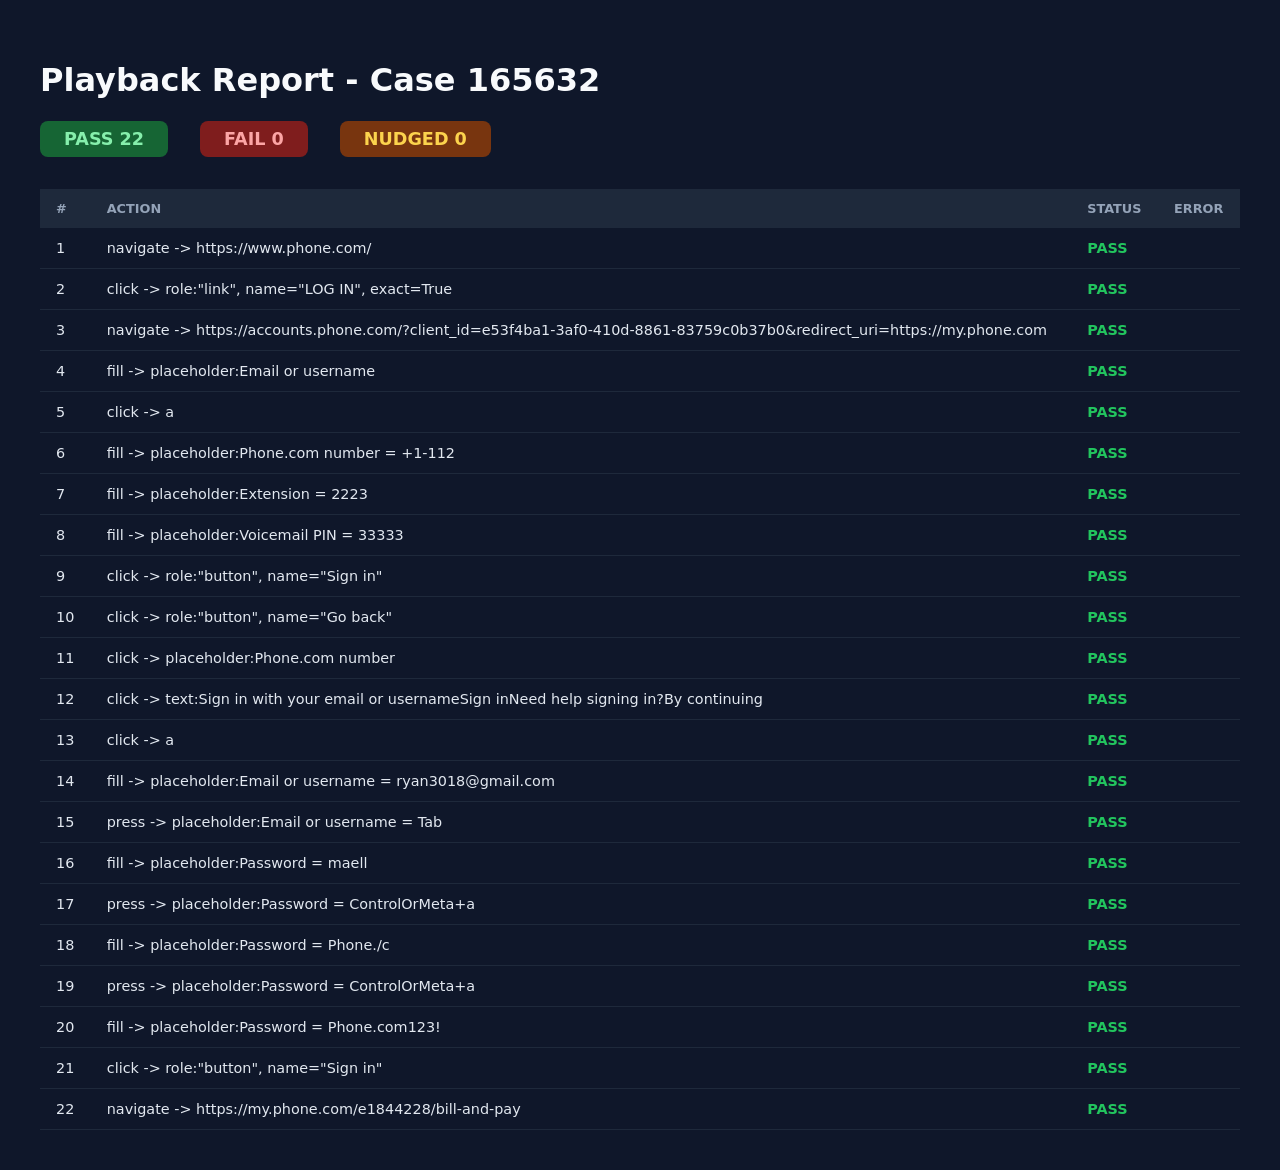
==== recordings/case_165632_report.html @ c2ffc94a "Completion of Playwright Demo - Got a little demo available for Playwright so now we can visually se" ====
<!DOCTYPE html><html><head><title>Playback Report - Case 165632</title>
<style>body{font-family:system-ui,sans-serif;background:#0f172a;color:#e2e8f0;padding:2rem}
h1{color:#f8fafc}.summary{display:flex;gap:2rem;margin:1rem 0 2rem}
.badge{padding:.5rem 1.5rem;border-radius:8px;font-weight:700;font-size:1.1rem}
.pass{background:#166534;color:#86efac}.fail{background:#7f1d1d;color:#fca5a5}
.nudge{background:#78350f;color:#fcd34d}table{width:100%;border-collapse:collapse}
th{background:#1e293b;padding:.75rem 1rem;text-align:left;color:#94a3b8;font-size:.8rem;text-transform:uppercase}
td{padding:.75rem 1rem;border-bottom:1px solid #1e293b;font-size:.9rem}</style></head>
<body><h1>Playback Report - Case 165632</h1>
<div class="summary"><span class="badge pass">PASS 22</span>
<span class="badge fail">FAIL 0</span>
<span class="badge nudge">NUDGED 0</span></div>
<table><thead><tr><th>#</th><th>Action</th><th>Status</th><th>Error</th></tr></thead>
<tbody><tr><td>1</td><td>navigate -> https://www.phone.com/</td><td style='color:#22c55e;font-weight:600'>PASS</td><td style='color:#ef4444'></td></tr><tr><td>2</td><td>click -> role:"link", name="LOG IN", exact=True</td><td style='color:#22c55e;font-weight:600'>PASS</td><td style='color:#ef4444'></td></tr><tr><td>3</td><td>navigate -> https://accounts.phone.com/?client_id=e53f4ba1-3af0-410d-8861-83759c0b37b0&redirect_uri=https://my.phone.com</td><td style='color:#22c55e;font-weight:600'>PASS</td><td style='color:#ef4444'></td></tr><tr><td>4</td><td>fill -> placeholder:Email or username</td><td style='color:#22c55e;font-weight:600'>PASS</td><td style='color:#ef4444'></td></tr><tr><td>5</td><td>click -> a</td><td style='color:#22c55e;font-weight:600'>PASS</td><td style='color:#ef4444'></td></tr><tr><td>6</td><td>fill -> placeholder:Phone.com number = +1-112</td><td style='color:#22c55e;font-weight:600'>PASS</td><td style='color:#ef4444'></td></tr><tr><td>7</td><td>fill -> placeholder:Extension = 2223</td><td style='color:#22c55e;font-weight:600'>PASS</td><td style='color:#ef4444'></td></tr><tr><td>8</td><td>fill -> placeholder:Voicemail PIN = 33333</td><td style='color:#22c55e;font-weight:600'>PASS</td><td style='color:#ef4444'></td></tr><tr><td>9</td><td>click -> role:"button", name="Sign in"</td><td style='color:#22c55e;font-weight:600'>PASS</td><td style='color:#ef4444'></td></tr><tr><td>10</td><td>click -> role:"button", name="Go back"</td><td style='color:#22c55e;font-weight:600'>PASS</td><td style='color:#ef4444'></td></tr><tr><td>11</td><td>click -> placeholder:Phone.com number</td><td style='color:#22c55e;font-weight:600'>PASS</td><td style='color:#ef4444'></td></tr><tr><td>12</td><td>click -> text:Sign in with your email or usernameSign inNeed help signing in?By continuing</td><td style='color:#22c55e;font-weight:600'>PASS</td><td style='color:#ef4444'></td></tr><tr><td>13</td><td>click -> a</td><td style='color:#22c55e;font-weight:600'>PASS</td><td style='color:#ef4444'></td></tr><tr><td>14</td><td>fill -> placeholder:Email or username = ryan3018@gmail.com</td><td style='color:#22c55e;font-weight:600'>PASS</td><td style='color:#ef4444'></td></tr><tr><td>15</td><td>press -> placeholder:Email or username = Tab</td><td style='color:#22c55e;font-weight:600'>PASS</td><td style='color:#ef4444'></td></tr><tr><td>16</td><td>fill -> placeholder:Password = maell</td><td style='color:#22c55e;font-weight:600'>PASS</td><td style='color:#ef4444'></td></tr><tr><td>17</td><td>press -> placeholder:Password = ControlOrMeta+a</td><td style='color:#22c55e;font-weight:600'>PASS</td><td style='color:#ef4444'></td></tr><tr><td>18</td><td>fill -> placeholder:Password = Phone./c</td><td style='color:#22c55e;font-weight:600'>PASS</td><td style='color:#ef4444'></td></tr><tr><td>19</td><td>press -> placeholder:Password = ControlOrMeta+a</td><td style='color:#22c55e;font-weight:600'>PASS</td><td style='color:#ef4444'></td></tr><tr><td>20</td><td>fill -> placeholder:Password = Phone.com123!</td><td style='color:#22c55e;font-weight:600'>PASS</td><td style='color:#ef4444'></td></tr><tr><td>21</td><td>click -> role:"button", name="Sign in"</td><td style='color:#22c55e;font-weight:600'>PASS</td><td style='color:#ef4444'></td></tr><tr><td>22</td><td>navigate -> https://my.phone.com/e1844228/bill-and-pay</td><td style='color:#22c55e;font-weight:600'>PASS</td><td style='color:#ef4444'></td></tr></tbody></table></body></html>
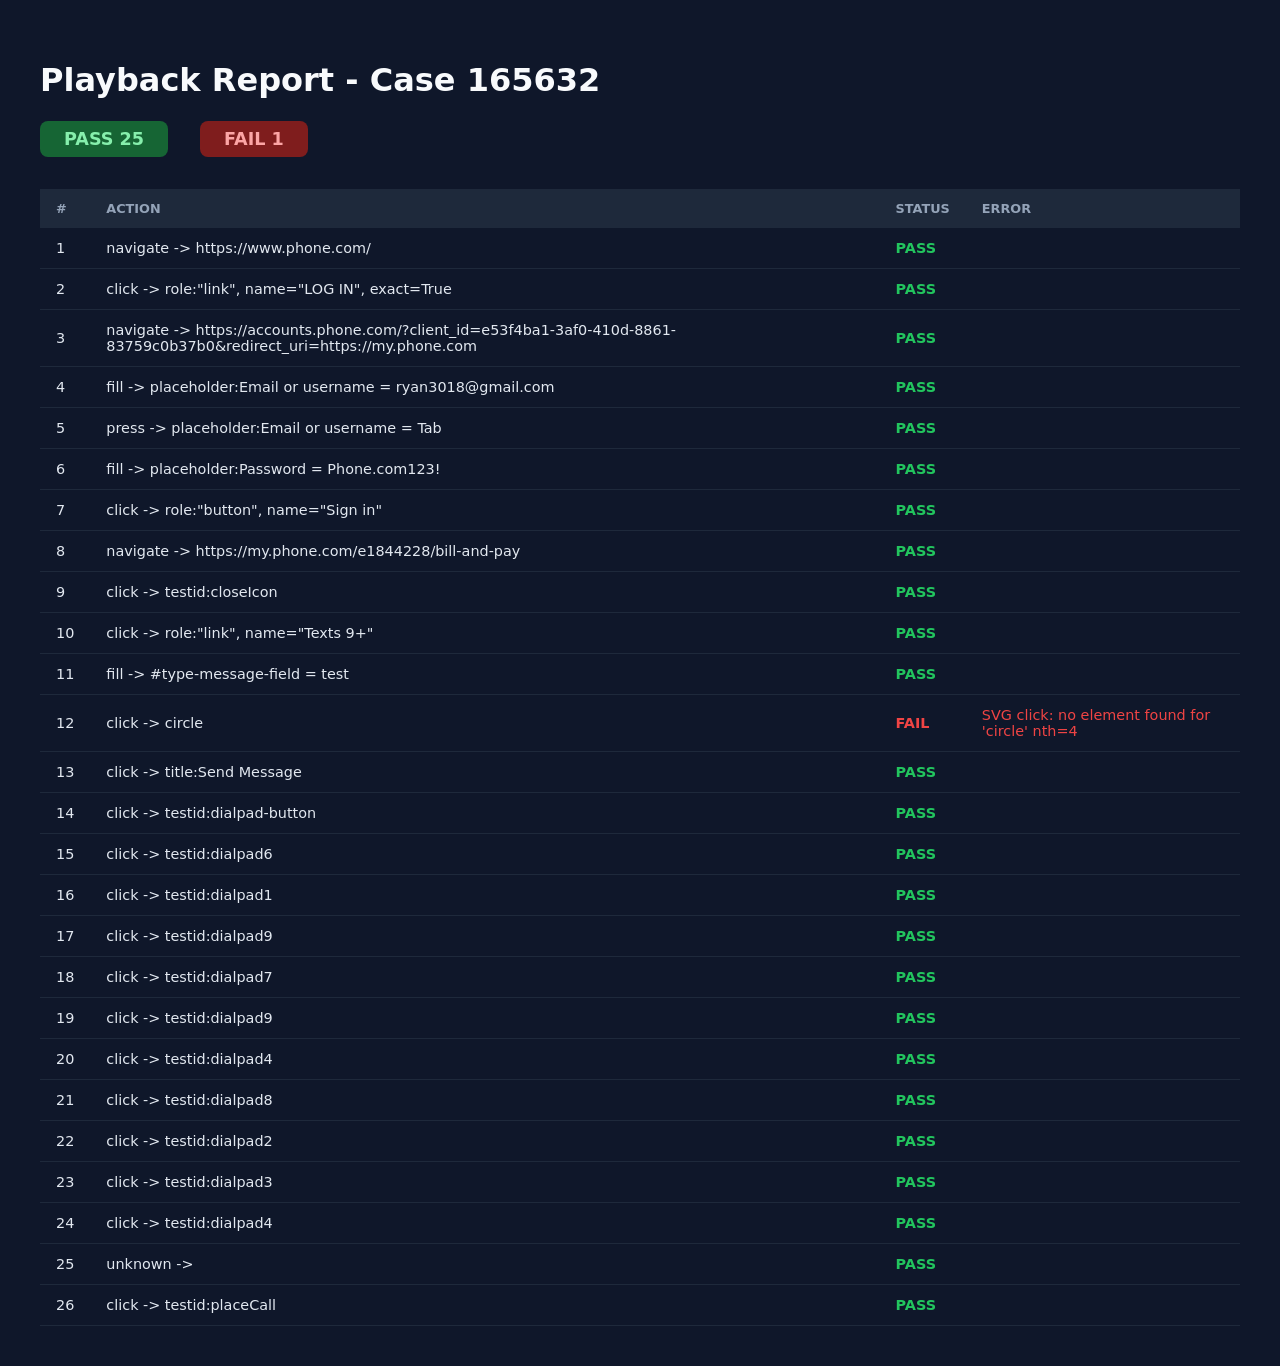
==== commit fdf37254: "Simulate playwright update" ====
--- a/recordings/case_165632_report.html
+++ b/recordings/case_165632_report.html
@@ -3,12 +3,11 @@
 h1{color:#f8fafc}.summary{display:flex;gap:2rem;margin:1rem 0 2rem}
 .badge{padding:.5rem 1.5rem;border-radius:8px;font-weight:700;font-size:1.1rem}
 .pass{background:#166534;color:#86efac}.fail{background:#7f1d1d;color:#fca5a5}
-.nudge{background:#78350f;color:#fcd34d}table{width:100%;border-collapse:collapse}
+table{width:100%;border-collapse:collapse}
 th{background:#1e293b;padding:.75rem 1rem;text-align:left;color:#94a3b8;font-size:.8rem;text-transform:uppercase}
 td{padding:.75rem 1rem;border-bottom:1px solid #1e293b;font-size:.9rem}</style></head>
 <body><h1>Playback Report - Case 165632</h1>
-<div class="summary"><span class="badge pass">PASS 22</span>
-<span class="badge fail">FAIL 0</span>
-<span class="badge nudge">NUDGED 0</span></div>
+<div class="summary"><span class="badge pass">PASS 25</span>
+<span class="badge fail">FAIL 1</span></div>
 <table><thead><tr><th>#</th><th>Action</th><th>Status</th><th>Error</th></tr></thead>
-<tbody><tr><td>1</td><td>navigate -> https://www.phone.com/</td><td style='color:#22c55e;font-weight:600'>PASS</td><td style='color:#ef4444'></td></tr><tr><td>2</td><td>click -> role:"link", name="LOG IN", exact=True</td><td style='color:#22c55e;font-weight:600'>PASS</td><td style='color:#ef4444'></td></tr><tr><td>3</td><td>navigate -> https://accounts.phone.com/?client_id=e53f4ba1-3af0-410d-8861-83759c0b37b0&redirect_uri=https://my.phone.com</td><td style='color:#22c55e;font-weight:600'>PASS</td><td style='color:#ef4444'></td></tr><tr><td>4</td><td>fill -> placeholder:Email or username</td><td style='color:#22c55e;font-weight:600'>PASS</td><td style='color:#ef4444'></td></tr><tr><td>5</td><td>click -> a</td><td style='color:#22c55e;font-weight:600'>PASS</td><td style='color:#ef4444'></td></tr><tr><td>6</td><td>fill -> placeholder:Phone.com number = +1-112</td><td style='color:#22c55e;font-weight:600'>PASS</td><td style='color:#ef4444'></td></tr><tr><td>7</td><td>fill -> placeholder:Extension = 2223</td><td style='color:#22c55e;font-weight:600'>PASS</td><td style='color:#ef4444'></td></tr><tr><td>8</td><td>fill -> placeholder:Voicemail PIN = 33333</td><td style='color:#22c55e;font-weight:600'>PASS</td><td style='color:#ef4444'></td></tr><tr><td>9</td><td>click -> role:"button", name="Sign in"</td><td style='color:#22c55e;font-weight:600'>PASS</td><td style='color:#ef4444'></td></tr><tr><td>10</td><td>click -> role:"button", name="Go back"</td><td style='color:#22c55e;font-weight:600'>PASS</td><td style='color:#ef4444'></td></tr><tr><td>11</td><td>click -> placeholder:Phone.com number</td><td style='color:#22c55e;font-weight:600'>PASS</td><td style='color:#ef4444'></td></tr><tr><td>12</td><td>click -> text:Sign in with your email or usernameSign inNeed help signing in?By continuing</td><td style='color:#22c55e;font-weight:600'>PASS</td><td style='color:#ef4444'></td></tr><tr><td>13</td><td>click -> a</td><td style='color:#22c55e;font-weight:600'>PASS</td><td style='color:#ef4444'></td></tr><tr><td>14</td><td>fill -> placeholder:Email or username = ryan3018@gmail.com</td><td style='color:#22c55e;font-weight:600'>PASS</td><td style='color:#ef4444'></td></tr><tr><td>15</td><td>press -> placeholder:Email or username = Tab</td><td style='color:#22c55e;font-weight:600'>PASS</td><td style='color:#ef4444'></td></tr><tr><td>16</td><td>fill -> placeholder:Password = maell</td><td style='color:#22c55e;font-weight:600'>PASS</td><td style='color:#ef4444'></td></tr><tr><td>17</td><td>press -> placeholder:Password = ControlOrMeta+a</td><td style='color:#22c55e;font-weight:600'>PASS</td><td style='color:#ef4444'></td></tr><tr><td>18</td><td>fill -> placeholder:Password = Phone./c</td><td style='color:#22c55e;font-weight:600'>PASS</td><td style='color:#ef4444'></td></tr><tr><td>19</td><td>press -> placeholder:Password = ControlOrMeta+a</td><td style='color:#22c55e;font-weight:600'>PASS</td><td style='color:#ef4444'></td></tr><tr><td>20</td><td>fill -> placeholder:Password = Phone.com123!</td><td style='color:#22c55e;font-weight:600'>PASS</td><td style='color:#ef4444'></td></tr><tr><td>21</td><td>click -> role:"button", name="Sign in"</td><td style='color:#22c55e;font-weight:600'>PASS</td><td style='color:#ef4444'></td></tr><tr><td>22</td><td>navigate -> https://my.phone.com/e1844228/bill-and-pay</td><td style='color:#22c55e;font-weight:600'>PASS</td><td style='color:#ef4444'></td></tr></tbody></table></body></html>+<tbody><tr><td>1</td><td>navigate -> https://www.phone.com/</td><td style='color:#22c55e;font-weight:600'>PASS</td><td style='color:#ef4444'></td></tr><tr><td>2</td><td>click -> role:"link", name="LOG IN", exact=True</td><td style='color:#22c55e;font-weight:600'>PASS</td><td style='color:#ef4444'></td></tr><tr><td>3</td><td>navigate -> https://accounts.phone.com/?client_id=e53f4ba1-3af0-410d-8861-83759c0b37b0&redirect_uri=https://my.phone.com</td><td style='color:#22c55e;font-weight:600'>PASS</td><td style='color:#ef4444'></td></tr><tr><td>4</td><td>fill -> placeholder:Email or username = ryan3018@gmail.com</td><td style='color:#22c55e;font-weight:600'>PASS</td><td style='color:#ef4444'></td></tr><tr><td>5</td><td>press -> placeholder:Email or username = Tab</td><td style='color:#22c55e;font-weight:600'>PASS</td><td style='color:#ef4444'></td></tr><tr><td>6</td><td>fill -> placeholder:Password = Phone.com123!</td><td style='color:#22c55e;font-weight:600'>PASS</td><td style='color:#ef4444'></td></tr><tr><td>7</td><td>click -> role:"button", name="Sign in"</td><td style='color:#22c55e;font-weight:600'>PASS</td><td style='color:#ef4444'></td></tr><tr><td>8</td><td>navigate -> https://my.phone.com/e1844228/bill-and-pay</td><td style='color:#22c55e;font-weight:600'>PASS</td><td style='color:#ef4444'></td></tr><tr><td>9</td><td>click -> testid:closeIcon</td><td style='color:#22c55e;font-weight:600'>PASS</td><td style='color:#ef4444'></td></tr><tr><td>10</td><td>click -> role:"link", name="Texts 9+"</td><td style='color:#22c55e;font-weight:600'>PASS</td><td style='color:#ef4444'></td></tr><tr><td>11</td><td>fill -> #type-message-field = test</td><td style='color:#22c55e;font-weight:600'>PASS</td><td style='color:#ef4444'></td></tr><tr><td>12</td><td>click -> circle</td><td style='color:#ef4444;font-weight:600'>FAIL</td><td style='color:#ef4444'>SVG click: no element found for 'circle' nth=4</td></tr><tr><td>13</td><td>click -> title:Send Message</td><td style='color:#22c55e;font-weight:600'>PASS</td><td style='color:#ef4444'></td></tr><tr><td>14</td><td>click -> testid:dialpad-button</td><td style='color:#22c55e;font-weight:600'>PASS</td><td style='color:#ef4444'></td></tr><tr><td>15</td><td>click -> testid:dialpad6</td><td style='color:#22c55e;font-weight:600'>PASS</td><td style='color:#ef4444'></td></tr><tr><td>16</td><td>click -> testid:dialpad1</td><td style='color:#22c55e;font-weight:600'>PASS</td><td style='color:#ef4444'></td></tr><tr><td>17</td><td>click -> testid:dialpad9</td><td style='color:#22c55e;font-weight:600'>PASS</td><td style='color:#ef4444'></td></tr><tr><td>18</td><td>click -> testid:dialpad7</td><td style='color:#22c55e;font-weight:600'>PASS</td><td style='color:#ef4444'></td></tr><tr><td>19</td><td>click -> testid:dialpad9</td><td style='color:#22c55e;font-weight:600'>PASS</td><td style='color:#ef4444'></td></tr><tr><td>20</td><td>click -> testid:dialpad4</td><td style='color:#22c55e;font-weight:600'>PASS</td><td style='color:#ef4444'></td></tr><tr><td>21</td><td>click -> testid:dialpad8</td><td style='color:#22c55e;font-weight:600'>PASS</td><td style='color:#ef4444'></td></tr><tr><td>22</td><td>click -> testid:dialpad2</td><td style='color:#22c55e;font-weight:600'>PASS</td><td style='color:#ef4444'></td></tr><tr><td>23</td><td>click -> testid:dialpad3</td><td style='color:#22c55e;font-weight:600'>PASS</td><td style='color:#ef4444'></td></tr><tr><td>24</td><td>click -> testid:dialpad4</td><td style='color:#22c55e;font-weight:600'>PASS</td><td style='color:#ef4444'></td></tr><tr><td>25</td><td>unknown -> </td><td style='color:#22c55e;font-weight:600'>PASS</td><td style='color:#ef4444'></td></tr><tr><td>26</td><td>click -> testid:placeCall</td><td style='color:#22c55e;font-weight:600'>PASS</td><td style='color:#ef4444'></td></tr></tbody></table></body></html>
